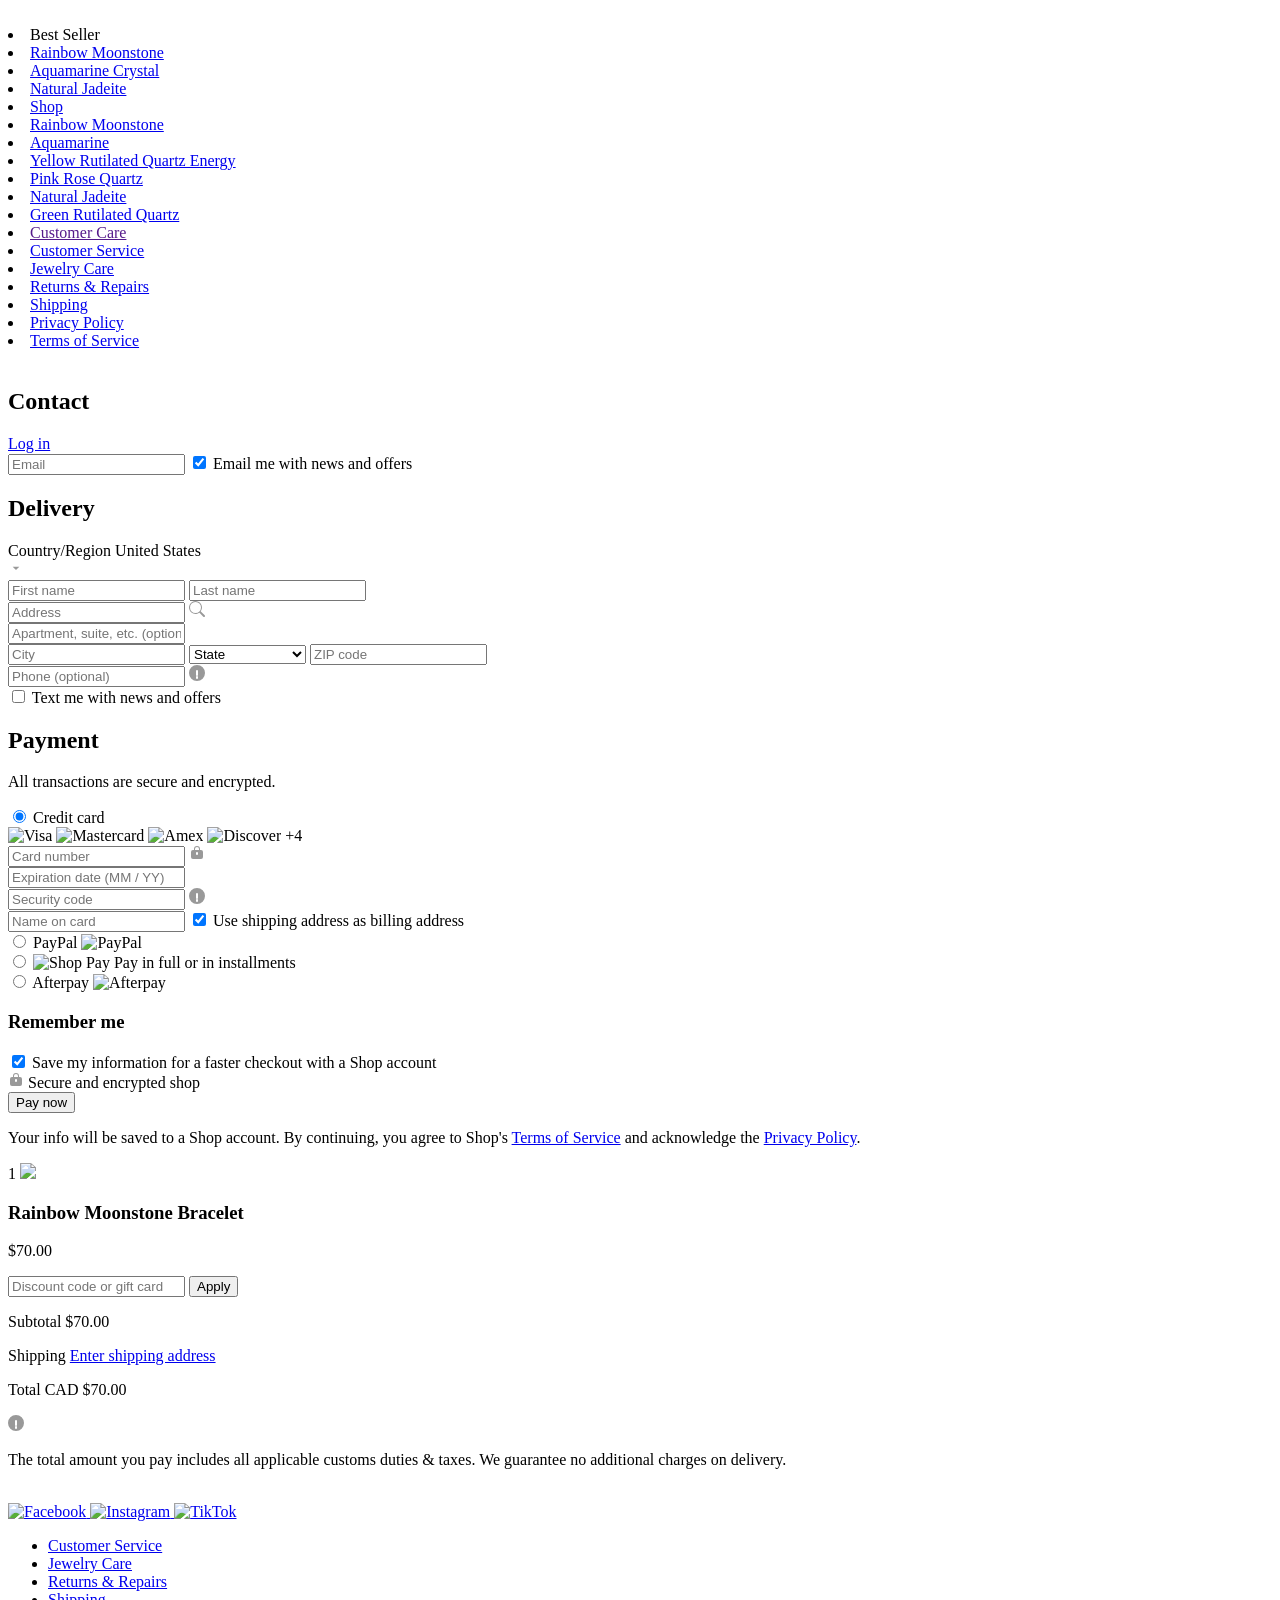
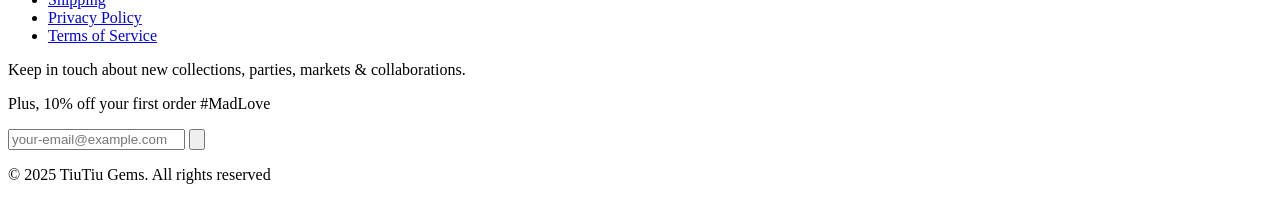
==== Checkout.html @ 1fbd5adc "Add files via upload" ====
<!DOCTYPE html>
<html lang="en">
<head>
    <meta charset="UTF-8">
    <meta name="viewport" content="width=device-width, initial-scale=1.0">
    <title>Checkout</title>
    <link rel="stylesheet" href="home.css">
    <link href="https://fonts.googleapis.com/css2?family=Dancing+Script:wght@400;700&display=swap" rel="stylesheet">
</head>
<body>
    <!-- Header -->
    <div id="header"></div> 

    <!-- Content -->
    <main>
        <!-- 合并后的页面 -->
        <section class="checkout-container">
            <!-- 左侧信息输入区域 -->
            <div class="checkout-form">
                <!-- 联系信息 -->
                <div class="form-section">
                    <div class="section-header">
                        <h2>Contact</h2>
                        <a href="#" class="log-in">Log in</a>
                    </div>
                    <input type="email" placeholder="Email" required>
                    <label class="checkbox-label">
                        <input type="checkbox" checked>
                        <span>Email me with news and offers</span>
                    </label>
                </div>

                <!-- 配送信息 -->
                <div class="form-section">
                    <h2>Delivery</h2>
                    <div class="country-select-wrapper">
                        <div class="country-display" onclick="triggerCountrySelect()">
                            <div class="country-text">
                                <span class="country-label">Country/Region</span>
                                <span class="country-value">United States</span>
                            </div>
                            <span class="dropdown-arrow">
                                <svg width="16" height="16" viewBox="0 0 24 24" fill="none" xmlns="http://www.w3.org/2000/svg">
                                    <path d="M7 10l5 5 5-5z" fill="#999"/>
                                </svg>
                            </span>
                        </div>
                        <select id="country" onchange="updateStates(); updateCountryDisplay()" required hidden>
                            <option value="US" selected>United States</option>
                            <option value="CA">Canada</option>
                        </select>
                    </div>
                    <div class="name-inputs">
                        <input type="text" placeholder="First name" required>
                        <input type="text" placeholder="Last name" required>
                    </div>
                    <div class="address-input">
                        <input type="text" placeholder="Address" required>
                        <span class="search-icon">
                            <svg width="16" height="16" viewBox="0 0 16 16" fill="none" xmlns="http://www.w3.org/2000/svg">
                                <path d="M11.742 10.344a6.5 6.5 0 1 0-1.397 1.398h-.001c.03.04.062.078.098.115l3.85 3.85a1 1 0 0 0 1.415-1.414l-3.85-3.85a1.007 1.007 0 0 0-.115-.1zM12 6.5a5.5 5.5 0 1 1-11 0 5.5 5.5 0 0 1 11 0z" fill="#999"/>
                            </svg>
                        </span>
                    </div>
                    <input type="text" placeholder="Apartment, suite, etc. (optional)">
                    <div class="location-inputs">
                        <input type="text" placeholder="City" required>
                        <select id="state" required>
                            <option value="">State</option>
                            <!-- 州/省选项将通过 JavaScript 动态填充 -->
                        </select>
                        <input type="text" placeholder="ZIP code" required>
                    </div>
                    <div class="phone-input">
                        <input type="tel" placeholder="Phone (optional)">
                        <span class="info-icon">
                            <svg width="16" height="16" viewBox="0 0 16 16" fill="none" xmlns="http://www.w3.org/2000/svg">
                                <path d="M8 0a8 8 0 1 0 0 16A8 8 0 0 0 8 0zm0 14a1 1 0 0 1-1-1v-1a1 1 0 0 1 1-1h.01a1 1 0 0 1 1 1v1a1 1 0 0 1-1 1zm1-4a1 1 0 0 1-2 0V6a1 1 0 0 1 2 0v4z" fill="#999"/>
                            </svg>
                        </span>
                    </div>
                    <label class="checkbox-label">
                        <input type="checkbox">
                        <span class="bold-text">Text me with news and offers</span>
                    </label>
                </div>

                <!-- 支付信息 -->
                <div class="form-section payment-section">
                    <h2>Payment</h2>
                    <p>All transactions are secure and encrypted.</p>
                    <div class="payment-methods">
                        <div class="payment-option">
                            <input type="radio" name="payment" id="credit-card" checked onchange="togglePaymentDetails()">
                            <label for="credit-card" class="radio-label">
                                <span>Credit card</span>
                            </label>
                            <div class="payment-icons">
                                <img src="https://cdn.shopify.com/shopifycloud/checkout-web/assets/c1.en/assets/visa.sxIq5Dot.svg" alt="Visa">
                                <img src="https://cdn.shopify.com/shopifycloud/checkout-web/assets/c1.en/assets/mastercard.1c4_lyMp.svg" alt="Mastercard">
                                <img src="https://cdn.shopify.com/shopifycloud/checkout-web/assets/c1.en/assets/amex.Csr7hRoy.svg" alt="Amex">
                                <img src="https://cdn.shopify.com/shopifycloud/checkout-web/assets/c1.en/assets/discover.C7UbFpNb.svg" alt="Discover">
                                <span>+4</span>
                            </div>
                        </div>
                        <div class="credit-card-details" id="credit-card-details">
                            <div class="card-number-input">
                                <input type="text" placeholder="Card number">
                                <span class="lock-icon">
                                    <svg width="16" height="16" viewBox="0 0 16 16" fill="none" xmlns="http://www.w3.org/2000/svg">
                                        <path d="M12 5h-1V4a3 3 0 0 0-6 0v1H4a2 2 0 0 0-2 2v5a2 2 0 0 0 2 2h8a2 2 0 0 0 2-2V7a2 2 0 0 0-2-2zM8 10a1 1 0 0 1-1-1V8a1 1 0 0 1 2 0v1a1 1 0 0 1-1 1zm2-5H6V4a2 2 0 0 1 4 0v1z" fill="#999"/>
                                    </svg>
                                </span>
                            </div>
                            <div class="card-info">
                                <input type="text" placeholder="Expiration date (MM / YY)">
                                <div class="security-code-input">
                                    <input type="text" placeholder="Security code">
                                    <span class="info-icon">
                                        <svg width="16" height="16" viewBox="0 0 16 16" fill="none" xmlns="http://www.w3.org/2000/svg">
                                            <path d="M8 0a8 8 0 1 0 0 16A8 8 0 0 0 8 0zm0 14a1 1 0 0 1-1-1v-1a1 1 0 0 1 1-1h.01a1 1 0 0 1 1 1v1a1 1 0 0 1-1 1zm1-4a1 1 0 0 1-2 0V6a1 1 0 0 1 2 0v4z" fill="#999"/>
                                        </svg>
                                    </span>
                                </div>
                            </div>
                            <input type="text" placeholder="Name on card">
                            <label class="checkbox-label">
                                <input type="checkbox" checked>
                                <span>Use shipping address as billing address</span>
                            </label>
                        </div>

                        <div class="payment-option">
                            <input type="radio" name="payment" id="paypal" onchange="togglePaymentDetails()">
                            <label for="paypal" class="radio-label">
                                <span>PayPal</span>
                            </label>
                            <img src="https://i.pcmag.com/imagery/reviews/068BjcjwBw0snwHIq0KNo5m-15..v1602794215.png" alt="PayPal" class="paypal-icon">
                        </div>
                        <div class="payment-option">
                            <input type="radio" name="payment" id="shop-pay" onchange="togglePaymentDetails()">
                            <label for="shop-pay" class="radio-label">
                                <img src="https://cdn.shopify.com/shopifycloud/checkout-web/assets/c1.en/assets/shop-pay-logo.B-h0fSp6.svg" alt="Shop Pay" class="shop-pay-icon">
                                <span class="installment-text">Pay in full or in installments</span>
                            </label>
                        </div>
                        <div class="payment-option">
                            <input type="radio" name="payment" id="afterpay" onchange="togglePaymentDetails()">
                            <label for="afterpay" class="radio-label">
                                <span>Afterpay</span>
                            </label>
                            <img src="https://cdn.shopify.com/shopifycloud/checkout-web/assets/c1.en/assets/cashapppay.B2qOrdVe.svg" alt="Afterpay">
                        </div>
                    </div>

                    <div class="remember-me">
                        <h3>Remember me</h3>
                        <div class="remember-me-box">
                            <label class="checkbox-label">
                                <input type="checkbox" checked>
                                <span class="bold-text">Save my information for a faster checkout with a Shop account</span>
                            </label>
                            <div class="secure-info">
                                <span class="lock-icon">
                                    <svg width="16" height="16" viewBox="0 0 16 16" fill="none" xmlns="http://www.w3.org/2000/svg">
                                        <path d="M12 5h-1V4a3 3 0 0 0-6 0v1H4a2 2 0 0 0-2 2v5a2 2 0 0 0 2 2h8a2 2 0 0 0 2-2V7a2 2 0 0 0-2-2zM8 10a1 1 0 0 1-1-1V8a1 1 0 0 1 2 0v1a1 1 0 0 1-1 1zm2-5H6V4a2 2 0 0 1 4 0v1z" fill="#999"/>
                                    </svg>
                                </span>
                                <span>Secure and encrypted</span>
                                <span class="shop-text">shop</span>
                            </div>
                        </div>
                    </div>

                    <button class="pay-now">Pay now</button>
                    <p class="terms">
                        Your info will be saved to a Shop account. By continuing, you agree to Shop's <a href="#" class="terms-link">Terms of Service</a> and acknowledge the <a href="#" class="terms-link">Privacy Policy</a>.
                    </p>
                </div>
            </div>

            <!-- 右侧订单摘要 -->
            <div class="order-summary">
                <div class="cart-item">
                    <span class="item-count">1</span>
                    <img src="Images/moonstone.JPG" class="item-image">
                    <div class="item-details">
                        <h3>Rainbow Moonstone Bracelet</h3>
                
                    </div>
                    <p class="item-price">$70.00</p>
                </div>
                <div class="discount-code">
                    <input type="text" placeholder="Discount code or gift card">
                    <button>Apply</button>
                </div>
                <div class="summary-details">
                    <p>Subtotal <span>$70.00</span></p>
                    <p>Shipping <span><a href="#">Enter shipping address</a></span></p>
                    <p class="total">Total <span>CAD $70.00</span></p>
                </div>
                <div class="tax-info">
                    <span class="info-icon">
                        <svg width="16" height="16" viewBox="0 0 16 16" fill="none" xmlns="http://www.w3.org/2000/svg">
                            <path d="M8 0a8 8 0 1 0 0 16A8 8 0 0 0 8 0zm0 14a1 1 0 0 1-1-1v-1a1 1 0 0 1 1-1h.01a1 1 0 0 1 1 1v1a1 1 0 0 1-1 1zm1-4a1 1 0 0 1-2 0V6a1 1 0 0 1 2 0v4z" fill="#999"/>
                        </svg>
                    </span>
                    <p>The total amount you pay includes all applicable customs duties & taxes. We guarantee no additional charges on delivery.</p>
                </div>
            </div>
        </section>
    </main>

    <!-- 页脚 -->
    

    <!-- JavaScript 动态更新州/省和支付方式切换 -->
    <script>
        // 触发隐藏的 <select> 元素的选择
        function triggerCountrySelect() {
            const select = document.getElementById('country');
            select.click(); // 模拟点击 <select> 元素以打开下拉菜单
        }

        // 更新 Country/Region 显示
        function updateCountryDisplay() {
            const select = document.getElementById('country');
            const countryValue = document.querySelector('.country-value');
            countryValue.textContent = select.options[select.selectedIndex].text;
        }

        function updateStates() {
            const country = document.getElementById('country').value;
            const stateSelect = document.getElementById('state');
            stateSelect.innerHTML = '<option value="">State</option>';

            const usStates = [
                'Alabama', 'Alaska', 'Arizona', 'Arkansas', 'California', 'Colorado', 'Connecticut', 'Delaware',
                'Florida', 'Georgia', 'Hawaii', 'Idaho', 'Illinois', 'Indiana', 'Iowa', 'Kansas', 'Kentucky',
                'Louisiana', 'Maine', 'Maryland', 'Massachusetts', 'Michigan', 'Minnesota', 'Mississippi', 'Missouri',
                'Montana', 'Nebraska', 'Nevada', 'New Hampshire', 'New Jersey', 'New Mexico', 'New York',
                'North Carolina', 'North Dakota', 'Ohio', 'Oklahoma', 'Oregon', 'Pennsylvania', 'Rhode Island',
                'South Carolina', 'South Dakota', 'Tennessee', 'Texas', 'Utah', 'Vermont', 'Virginia', 'Washington',
                'West Virginia', 'Wisconsin', 'Wyoming'
            ];

            const caProvinces = [
                'Alberta', 'British Columbia', 'Manitoba', 'New Brunswick', 'Newfoundland and Labrador',
                'Nova Scotia', 'Ontario', 'Prince Edward Island', 'Quebec', 'Saskatchewan'
            ];

            const options = country === 'US' ? usStates : caProvinces;
            options.forEach(state => {
                const option = document.createElement('option');
                option.value = state;
                option.textContent = state;
                stateSelect.appendChild(option);
            });
        }

        // 切换支付方式时显示/隐藏 Credit Card 详情
        function togglePaymentDetails() {
            const creditCardDetails = document.getElementById('credit-card-details');
            const creditCardRadio = document.getElementById('credit-card');
            creditCardDetails.style.display = creditCardRadio.checked ? 'block' : 'none';
        }

        // 初始化州/省选项和支付方式详情
        updateStates();
        togglePaymentDetails();
        updateCountryDisplay(); // 初始化时更新 Country/Region 显示
    </script>
    <!-- Footer -->
    <div id="footer"></div>

     <!--js--> 
     <script>
         Promise.all([
             fetch('header(new).html').then(response => response.text()),
             fetch('footer(new).html').then(response => response.text())
         ])
         .then(([headerData, footerData]) => {
             document.getElementById('header').innerHTML = headerData;
             document.getElementById('footer').innerHTML = footerData;
 
             const script = document.createElement('script');
             script.src = 'home.js';
             document.body.appendChild(script);
         })
         .catch(error => {
             console.error('Error loading header/footer:', error);
         });
     </script>
</body>
</html>
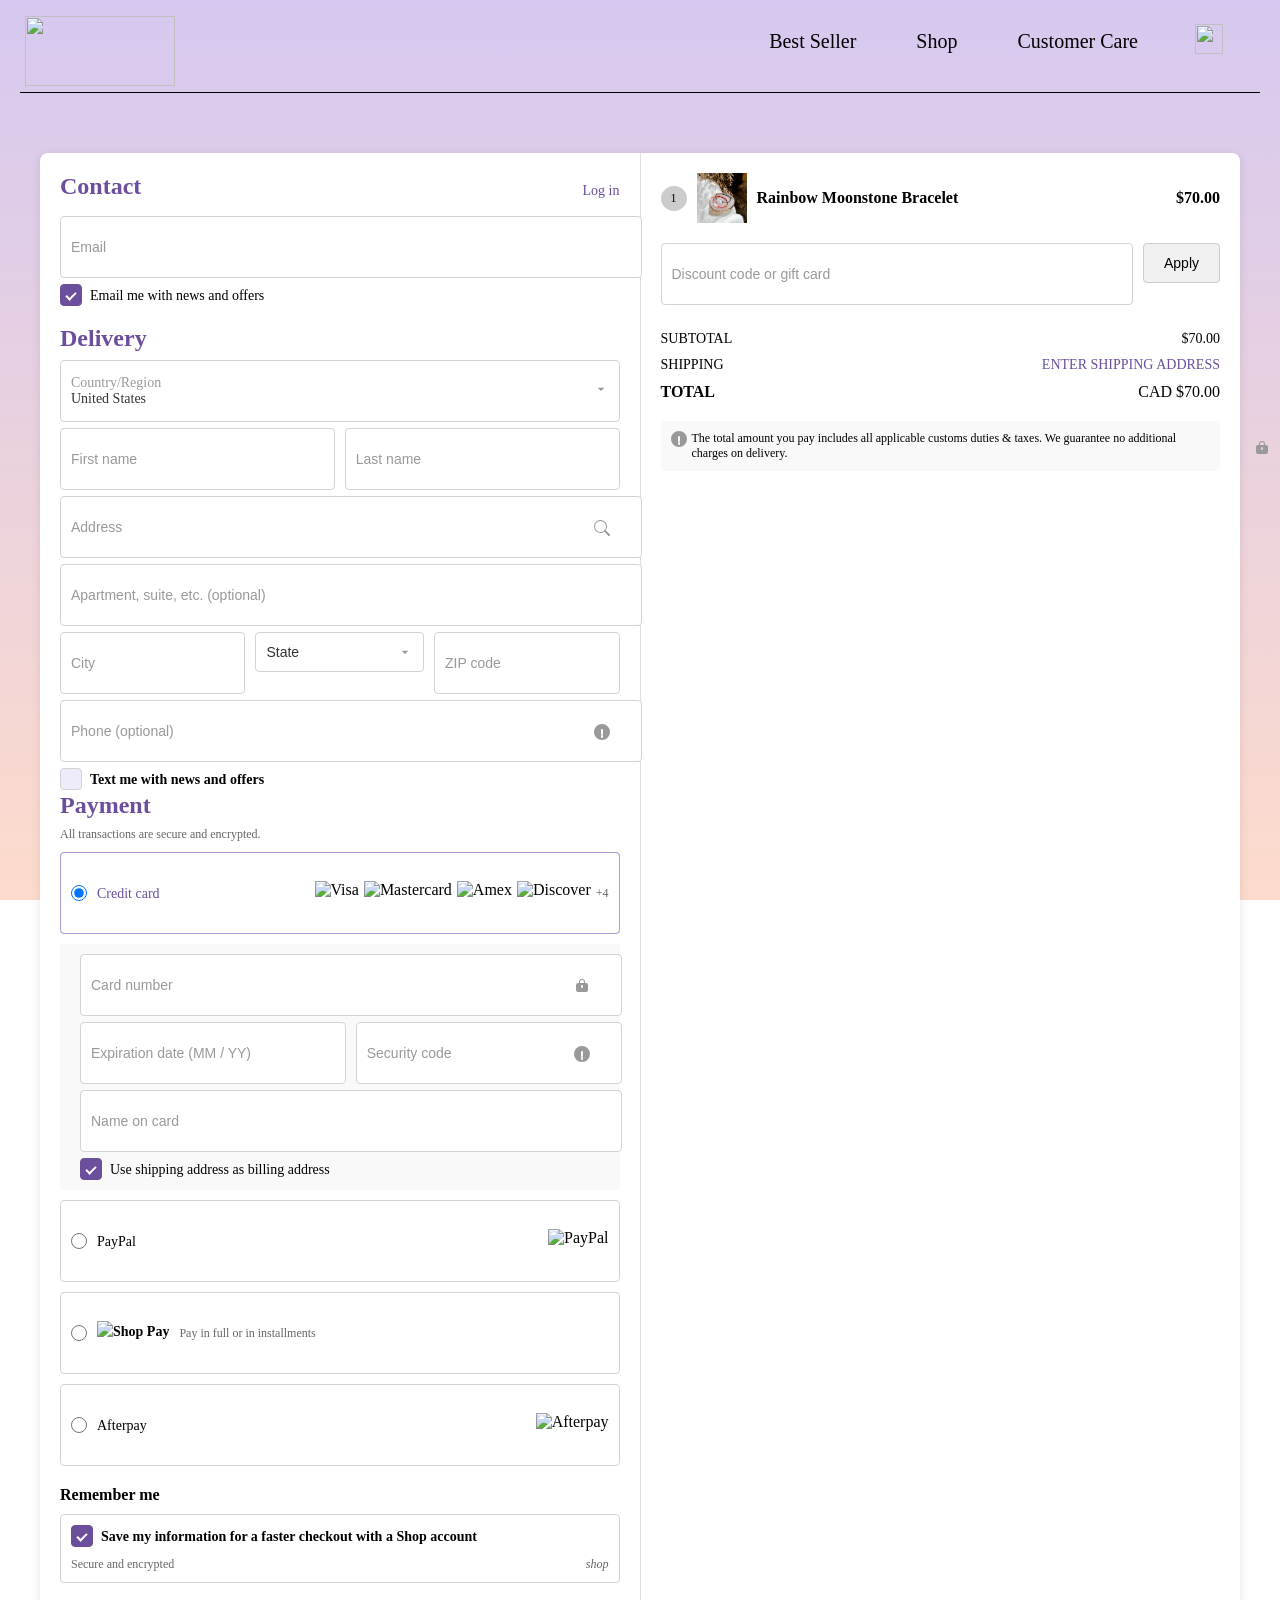
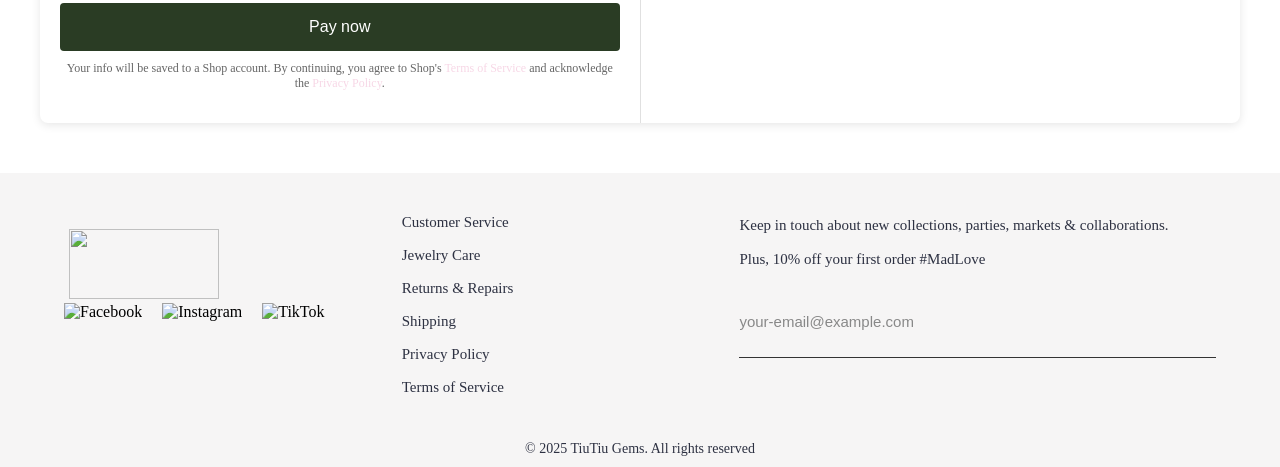
==== commit 475d9b7f: "Update Checkout.html" ====
--- a/Checkout.html
+++ b/Checkout.html
@@ -183,7 +183,7 @@
             <div class="order-summary">
                 <div class="cart-item">
                     <span class="item-count">1</span>
-                    <img src="Images/moonstone.JPG" class="item-image">
+                    <img src="moonstone.JPG" class="item-image">
                     <div class="item-details">
                         <h3>Rainbow Moonstone Bracelet</h3>
                 
@@ -292,4 +292,4 @@
          });
      </script>
 </body>
-</html>+</html>
--- a/home.css
+++ b/home.css
@@ -0,0 +1,1167 @@
+*{
+    margin: 0;
+    padding: 0;
+}
+body{
+    height: 100%;
+    margin: 0;
+    padding: 0;
+    background: linear-gradient(to bottom, #d6c8f0, #fddbcc); 
+    background-repeat: no-repeat;
+    background-attachment: fixed;
+    animation: fadeIn 1s ease-in;
+    font-family: inherit;
+}
+
+#nav-container{
+    display: flex;
+    border-bottom: 1px solid black;
+    margin: 0 20px;
+    margin-bottom: 20px;
+}
+#logo-image{
+    margin-top: 16px;
+    margin-left: 5px;
+    width: 150px;
+    height: 70px;
+    cursor: pointer;
+}
+
+/* Bag icon */
+#bag-container{
+    height: 42px;
+    width: 42px;
+    margin-right: 30px;
+    cursor: pointer;
+    display: grid;
+    justify-items: center;
+    align-items: center;
+}
+#bag-icon{
+    width: 28px;
+    height: 30px;
+    padding-right: 0px;
+}
+
+/* Nav buttons and container */
+#navigation{
+    display: flex;
+    list-style-type: none;
+    margin-left: auto;
+    margin-top: 20px;
+    margin-bottom: 30px;
+}
+#nav-buttons {
+    display: flex;
+    gap: 60px;
+    font-size: 20px;
+    margin-right: 50px;
+    margin-top: 10px;
+}
+#Best-Seller{
+    cursor: pointer;
+}
+a{
+    text-decoration: none;
+    color: black;
+}
+/* Drop Down Menu in navigation bar */
+#best-seller-items, #nav-shop-items, #nav-customer-care-items{
+    position: absolute;
+    height: 170px;
+    width: 200px;
+    box-shadow: 2px 2px 5px grey;
+    display: none;
+    margin-top: 10px;
+    z-index: 1; /* To overlap */
+    font-size: 14px;
+    padding: 15px;
+    line-height: 25px; /* items have spacing 25px */
+    cursor: pointer;
+    border-radius: 10px;
+    background-color: white;
+}
+
+#home-content{
+    display: flex;
+    margin-bottom: 20%;
+}
+#home-info{
+    width: 500px;
+    margin-top: 180px;
+    margin-left: 70px;
+}
+
+/* Header, pharagraph and button animation */
+#heading{
+    font-size: 44px;
+    width: 900px;
+    margin-bottom: 10px;
+    font-style: italic;
+}
+#header-p{
+    font-size: 18px;
+    width: 600px;
+    margin-bottom: 10px;
+    font-style: italic;
+}
+
+#shop-button{
+    width: 120px;
+    height: 40px;
+    border-radius: 30px;
+    cursor: pointer;
+}
+
+/* Header Pharagraph Button Image animation opacity */
+@keyframes fadeIn {
+    0% { opacity: 0; }
+    100% { opacity: 1; }
+}
+
+
+/* Home images */
+.home-img-container {
+    text-align: center;
+    margin: 50px;
+    position: absolute;
+    top: 50px;
+    left: 600px;
+}
+#home-image {
+    width: 450px;
+    height: 500px;
+    margin-top: 40px;
+    margin-left: 150px;
+}
+button {
+    font-size: 16px;
+    cursor: pointer;
+}
+#btn-prev-next{
+    margin-left: 150px;
+}
+#next{
+    height: 40px;
+    width: 40px;
+    border-radius: 90px;
+}
+#prev{
+    height: 40px;
+    width: 40px;
+    border-radius: 90px;
+}
+
+
+/* Best seller container */ 
+#bs-header{
+    text-align: center;
+    margin-bottom: 25px;
+    font-size: 28px;
+}
+#bs-container{
+    height: 400px;
+    display: flex;
+    justify-content: center;
+    align-items: center;
+    margin-bottom: 22px;
+}
+
+#bs-images{
+    height: 400px;
+    display: flex;
+    gap: 100px;  
+}
+#bs-img1-container{
+    display: grid;
+    place-content: center;
+}
+#bs-img1{
+    height: 340px;
+    width: 255px;
+    border-radius: 60px;
+    border: solid 1px darkslateblue;
+    box-shadow: 1px 1px 2px;
+}
+
+#bs-img2-container{
+    display: grid;
+    place-content: center;
+}
+#bs-img2{
+    height: 340px;
+    width: 255px;
+    border-radius: 60px;
+    border: solid 1px darkslateblue;
+    box-shadow: 1px 1px 2px;
+}
+
+#bs-img3-container{
+    display: grid;
+    place-content: center;
+}
+#bs-img3{
+    height: 340px;
+    width: 255px;
+    border-radius: 60px;
+    border: solid 1px darkslateblue;
+    box-shadow: 1px 1px 2px;
+}
+/* Best seller images buttons */
+#bs-img1-button{ 
+    height: 33px;
+    margin-top: 13px;
+    border-radius: 60px;
+    background-color: transparent;
+    color: #D9D5F4;
+}
+#bs-img2-button{
+    height: 33px;
+    margin-top: 13px;
+    border-radius: 60px;
+    background-color: transparent;
+    color: #D9D5F4;
+}
+#bs-img3-button{
+    height: 33px;
+    margin-top: 13px;
+    border-radius: 60px;
+    background-color: transparent;
+    color: #D9D5F4;
+}
+
+#see-more{
+    text-align: center;
+    margin-bottom: 80px;
+    font-size: 22px;
+    text-decoration: underline;
+}
+/* footer */
+#footer-container{
+    text-align: center;
+    background-color: whitesmoke;
+}
+/*index.html page */
+.slideshow-container {
+    width: 100%; 
+    padding: 0;
+    box-sizing: border-box;
+}
+.image-group {
+    display: flex;
+    width: 100%;
+    height: 400px;
+    overflow: hidden;
+}    
+.slide {
+    flex: 1;
+    height: 100%;
+    object-fit: cover;
+}
+.content {
+    margin: 30px auto;
+    width: 80%;
+    padding: 20px;
+    border-radius: 10px;
+    text-align: center;
+}
+.content h2 {
+    font-size: 30px;
+}
+.index-container {
+    margin: 0 auto;
+}
+.product-grid {
+    display: flex;
+    margin-bottom: 40px;
+}
+.product-card {
+    flex: 1;
+    text-align: center;
+    cursor: pointer;
+    transition: transform 0.3s;
+}
+.product-card:hover {
+    transform: scale(1.05);
+}
+.product-card img {
+    width: 100%;
+    max-width: 300px;
+    height: auto;
+    border: 1px solid #ddd;
+    border-radius: 5px;
+}
+.product-card h3 {
+    font-size: 18px;
+    margin: 10px 0;
+}
+.product-card p {
+    font-size: 16px;
+    color: #333;
+    margin: 0;
+}
+/* product.html page */
+.product-container {
+    display: flex;
+    max-width: 1200px;
+    margin: 0 auto;
+    gap: 20px;
+    position: relative;
+}
+.back-to-shop {
+    position: absolute;
+    top: 0;
+    right: 0;
+    font-size: 14px;
+    color: #4b2e83;
+    text-decoration: underline;
+    cursor: pointer;
+}
+.product-image {
+    flex: 1;
+}
+.main-image {
+    width: 100%;
+    max-width: 400px;
+    height: auto;
+    border: 1px solid #ddd;
+    border-radius: 5px;
+}
+.thumbnails {
+    display: flex;
+    gap: 10px;
+    margin-top: 10px;
+}
+.thumbnail {
+    width: 60px;
+    height: 60px;
+    cursor: pointer;
+    border: 1px solid #ddd;
+    border-radius: 5px;
+    transition: border-color 0.3s;
+}
+.thumbnail:hover {
+    border-color: #888;
+}
+.product-details {
+    flex: 1;
+    padding: 20px;
+}
+.product-title {
+    font-size: 24px;
+    margin-bottom: 10px;
+}
+.product-price {
+    font-size: 20px;
+    color: #333;
+    margin-bottom: 10px;
+}
+.product-description {
+    font-size: 14px;
+    color: #666;
+    margin-bottom: 20px;
+}
+.checkout {
+    background-color: #4b2e83;
+    color: white;
+    padding: 10px 20px;
+    border: none;
+    border-radius: 5px;
+    cursor: pointer;
+    font-size: 16px;
+    width: 100%;
+    text-align: center;
+}
+.checkout:hover {
+    background-color: #3a2366;
+}
+
+/* Video Container home page */
+.video-container {
+    padding: 2rem 2rem;
+    background: transparent;
+    display: flex;
+    flex-direction: column;
+    align-items: center;
+    justify-content: center;
+  }
+  
+  .video-heading {
+    text-align: center;
+    text-decoration: underline;
+    margin-bottom: 20px;
+    font-size: 28px;
+  }
+  
+  .video-wrapper {
+    width: 100%;
+    max-width: 480px;
+    position: relative;
+    margin: 0 auto;
+  }
+  
+  .centered-video {
+    width: 100%;
+    height: auto;
+    border-radius: 8px;
+    box-shadow: 0 4px 20px rgba(0, 0, 0, 0.1);
+    display: block;
+    box-shadow: 2px 2px 4px grey;
+
+  }
+  
+  /* Custom Controls */
+  .custom-controls {
+    width: 460px;
+    background: rgba(0, 0, 0, 0.7);
+    padding: 10px;
+    border-radius: 0 0 8px 8px;
+    display: flex;
+    align-items: center;
+    gap: 10px;
+    position: absolute;
+    bottom: 2px;
+    opacity: 0;
+    transition: opacity 0.3s ease;
+  }
+  
+  .video-wrapper:hover .custom-controls {
+    opacity: 1;
+  }
+  
+  .control-btn {
+    background: transparent;
+    border: none;
+    color: white;
+    font-size: 1.2rem;
+    cursor: pointer;
+    padding: 5px 10px;
+  }
+  
+  .progress-bar {
+    flex-grow: 1;
+    height: 6px;
+    border-radius: 3px;
+    background: #555;
+    outline: none;
+  }
+  
+  .progress-bar::-webkit-slider-thumb {
+    width: 15px;
+    height: 15px;
+    border-radius: 50%;
+    background: #fff;
+    cursor: pointer;
+  }
+
+
+
+/* checkout */
+main {
+    padding: 40px;
+    max-width: 1200px;
+    margin: 0 auto;
+}
+
+.checkout-container {
+    background: #fff;
+    border-radius: 8px;
+    box-shadow: 0 2px 10px rgba(0, 0, 0, 0.1);
+    display: flex;
+    justify-content: space-between;
+}
+
+.checkout-form, .order-summary {
+    width: 48%;
+    padding: 20px;
+}
+
+.checkout-form {
+    border-right: 1px solid #e0e0e0; /* 添加淡淡的垂直细线 */
+}
+
+.form-section {
+    margin-bottom: 2px; /* 进一步减小 Contact 和 Delivery 之间的间隔 */
+    min-height: 150px; /* 进一步减小最小高度，使布局更紧凑 */
+    display: flex;
+    flex-direction: column;
+}
+
+.form-section h2 {
+    font-family: 'Dancing Script', cursive; /* 使用艺术字体 */
+    font-size: 24px;
+    font-weight: 700;
+    margin-bottom: 8px; /* 减小标题与下方内容的间距 */
+    color: #6b4e9c; /* 紫色标题 */
+}
+
+.section-header {
+    display: flex;
+    justify-content: space-between;
+    align-items: center;
+    margin-bottom: 8px; /* 减小标题与下方内容的间距 */
+}
+
+.section-header h2 {
+    font-size: 24px;
+}
+
+.log-in {
+    font-size: 14px;
+    color: #6b4e9c;
+    text-decoration: none;
+}
+
+input, select {
+    width: 100%;
+    padding: 10px;
+    margin-bottom: 6px; /* 进一步减小输入框之间的间距 */
+    border: 1px solid #d3d3d3; /* 更细的灰色边框 */
+    border-radius: 4px; /* 添加圆角 */
+    font-size: 14px;
+    color: #333;
+    height: 40px; /* 统一高度 */
+}
+
+input::placeholder {
+    color: #999; /* 占位符颜色更浅 */
+}
+
+.country-select-wrapper {
+    position: relative;
+}
+
+.country-display {
+    padding: 10px;
+    border: 1px solid #d3d3d3;
+    border-radius: 4px; /* 添加圆角 */
+    font-size: 14px;
+    color: #333;
+    background: #fff;
+    position: relative;
+    margin-bottom: 6px; /* 减小间距 */
+    display: flex;
+    align-items: center;
+    cursor: pointer; /* 添加光标样式以提示可点击 */
+    height: 40px; /* 统一高度 */
+}
+
+.country-text {
+    display: flex;
+    flex-direction: column;
+    flex: 1;
+}
+
+.country-label {
+    color: #999; /* 与 placeholder 颜色一致 */
+    font-size: 14px;
+}
+
+.country-value {
+    color: #333;
+    font-size: 14px;
+}
+
+.country-display .dropdown-arrow {
+    position: absolute;
+    right: 10px;
+    top: 50%;
+    transform: translateY(-50%);
+}
+
+.country-display .dropdown-arrow svg {
+    width: 16px;
+    height: 16px;
+}
+
+select {
+    appearance: none;
+    -webkit-appearance: none;
+    -moz-appearance: none;
+    background: url('data:image/svg+xml;utf8,<svg fill="%23999" height="24" viewBox="0 0 24 24" width="24" xmlns="http://www.w3.org/2000/svg"><path d="M7 10l5 5 5-5z"/></svg>') no-repeat right 10px center;
+    background-size: 16px;
+    padding-right: 30px;
+    border-radius: 4px; /* 添加圆角 */
+}
+
+select option[disabled] {
+    color: #999;
+}
+
+.name-inputs {
+    display: flex;
+    gap: 10px;
+}
+
+.name-inputs input {
+    width: 50%; /* 确保 First name 和 Last name 宽度加起来与长文本框一致 */
+    height: 40px; /* 统一高度 */
+}
+
+.location-inputs {
+    display: flex;
+    gap: 10px;
+}
+
+.location-inputs input, .location-inputs select {
+    width: 33.33%;
+    height: 40px; /* 统一高度 */
+}
+
+.address-input, .phone-input, .card-number-input, .security-code-input {
+    position: relative;
+    width: 100%; /* 确保与 Country/Region 长度一致 */
+}
+
+.search-icon, .info-icon, .lock-icon {
+    position: absolute;
+    right: 10px;
+    top: 50%;
+    transform: translateY(-50%);
+    font-size: 14px;
+    color: #999;
+}
+
+.search-icon svg, .info-icon svg, .lock-icon svg {
+    width: 16px;
+    height: 16px;
+}
+
+/* 复选框和单选按钮的对齐 */
+.checkbox-label, .radio-label {
+    display: flex;
+    align-items: center;
+    gap: 8px;
+    font-size: 14px;
+    line-height: 1.5;
+}
+
+.checkbox-label input[type="checkbox"],
+.radio-label input[type="radio"] {
+    width: 16px;
+    height: 16px;
+    margin: 0;
+    -webkit-appearance: none;
+    -moz-appearance: none;
+    appearance: none;
+    border: 1px solid #d3d3d3;
+    border-radius: 50%;
+    position: relative;
+    cursor: pointer;
+    border-radius: 10px;
+    background-color: #eeecfa;
+}
+
+.checkbox-label input[type="checkbox"] {
+    border-radius: 4px; /* 添加圆角 */
+}
+
+.checkbox-label input[type="checkbox"]:checked,
+.radio-label input[type="radio"]:checked {
+    background-color: #6b4e9c; /* 紫色背景 */
+    border-color: #6b4e9c;
+}
+
+.checkbox-label input[type="checkbox"]:checked::after,
+.radio-label input[type="radio"]:checked::after {
+    content: '';
+    position: absolute;
+    top: 50%;
+    left: 50%;
+    transform: translate(-50%, -50%);
+    width: 8px;
+    height: 4px;
+    border: 2px solid #fff;
+    border-top: none;
+    border-right: none;
+    transform: translate(-50%, -50%) rotate(-45deg);
+    background: transparent;
+}
+
+.radio-label input[type="radio"]:checked::after {
+    width: 8px;
+    height: 8px;
+    border: none;
+    background: #fff;
+    border-radius: 50%;
+}
+
+.checkbox-label span,
+.radio-label span {
+    flex: 1;
+}
+
+.bold-text {
+    font-weight: bold;
+}
+
+/* 支付区域 */
+.payment-section p {
+    font-size: 12px;
+    color: #666;
+    margin-bottom: 10px;
+}
+
+.payment-methods {
+    border: none; /* 移除外边框 */
+}
+
+.payment-option {
+    display: flex;
+    align-items: center;
+    gap: 10px;
+    padding: 10px;
+    border: 1px solid #d3d3d3; /* 每个选项有独立的边框 */
+    border-radius: 4px; /* 添加圆角 */
+    margin-bottom: 10px; /* 选项之间的间隔 */
+    position: relative;
+    height: 60px; /* 统一高度 */
+}
+
+.payment-option:last-child {
+    margin-bottom: 0;
+}
+
+.payment-option input[type="radio"] {
+    width: 16px;
+    height: 16px;
+    margin: 0;
+}
+
+.payment-option input[type="radio"]:checked + label {
+    color: #6b4e9c; /* 选中时文字颜色变为紫色 */
+}
+
+.payment-option input[type="radio"]:checked + label::before {
+    content: '';
+    position: absolute;
+    top: -1px;
+    left: -1px;
+    right: -1px;
+    bottom: -1px;
+    border: 1px solid #b19cd9; /* 更细更淡的紫色边框 */
+    border-radius: 4px; /* 添加圆角 */
+    pointer-events: none;
+}
+
+.payment-option label {
+    flex: 1;
+    font-weight: bold;
+    display: flex;
+    align-items: center;
+    gap: 5px;
+}
+
+.payment-option label span {
+    font-weight: normal;
+}
+
+.payment-option .installment-text {
+    font-size: 12px;
+    color: #666;
+}
+
+.payment-icons {
+    display: flex;
+    gap: 5px;
+    align-items: center;
+}
+
+.payment-icons img {
+    height: 20px;
+}
+
+.payment-icons span {
+    font-size: 12px;
+    color: #666;
+}
+
+.payment-option img {
+    height: 24px; /* 默认图片大小 */
+}
+
+.paypal-icon {
+    height: 24px !important; /* 调整 PayPal 图片大小，与其他框一致 */
+    width: auto;
+}
+
+.shop-pay-icon {
+    height: 24px; /* 调整 Shop Pay 图片大小 */
+    margin-right: 5px;
+}
+
+.credit-card-details {
+    padding: 10px 20px;
+    background: #f9f9f9;
+    border-radius: 4px; /* 添加圆角 */
+    margin-bottom: 10px;
+}
+
+.card-info {
+    display: flex;
+    gap: 10px;
+}
+
+.card-info input {
+    height: 40px; /* 统一高度 */
+}
+
+.remember-me {
+    margin: 20px 0;
+}
+
+.remember-me h3 {
+    font-size: 16px;
+    margin-bottom: 10px;
+}
+
+.remember-me-box {
+    border: 1px solid #d3d3d3;
+    border-radius: 4px; /* 添加圆角 */
+    padding: 10px;
+}
+
+.secure-info {
+    display: flex;
+    align-items: center;
+    gap: 5px;
+    font-size: 12px;
+    color: #666;
+    margin-top: 10px;
+}
+
+.secure-info .lock-icon svg {
+    width: 16px;
+    height: 16px;
+}
+
+.secure-info .shop-text {
+    margin-left: auto;
+    font-style: italic;
+}
+
+.pay-now {
+    width: 100%;
+    padding: 15px;
+    background: #2a3c24;
+    color: #fff;
+    border: none;
+    border-radius: 4px; /* 添加圆角 */
+    font-size: 16px;
+    cursor: pointer;
+}
+
+.terms {
+    font-size: 12px;
+    text-align: center;
+    margin-top: 10px;
+}
+
+.terms-link {
+    color: #f7d7e6; /* 粉色 */
+    text-decoration: none;
+}
+
+/* 订单摘要 */
+.order-summary {
+    padding: 20px;
+}
+
+.cart-item {
+    display: flex;
+    align-items: center;
+    gap: 10px;
+    margin-bottom: 20px;
+}
+
+.item-count {
+    background: #ccc;
+    padding: 5px 10px;
+    border-radius: 50%;
+    font-size: 12px;
+}
+
+.item-image {
+    width: 50px;
+    height: 50px;
+    object-fit: cover;
+}
+
+.item-details h3 {
+    font-size: 16px;
+}
+
+.item-details p {
+    font-size: 14px;
+    color: #666;
+}
+
+.item-price {
+    margin-left: auto;
+    font-weight: bold;
+}
+
+.discount-code {
+    display: flex;
+    gap: 10px;
+    margin-bottom: 20px;
+}
+
+.discount-code input {
+    flex: 1;
+    padding: 10px;
+    border: 1px solid #d3d3d3;
+    border-radius: 4px;
+    font-size: 14px;
+    height: 40px;
+}
+
+.discount-code button {
+    padding: 10px 20px;
+    background: #f0f0f0;
+    border: 1px solid #ccc;
+    border-radius: 4px;
+    cursor: pointer;
+    font-size: 14px;
+    height: 40px;
+}
+
+.summary-details p {
+    display: flex;
+    justify-content: space-between;
+    margin-bottom: 10px;
+    font-size: 14px;
+    text-transform: uppercase; /* 匹配图片中的大写样式 */
+}
+
+.summary-details p span {
+    font-weight: normal;
+}
+
+.summary-details p a {
+    color: #6b4e9c;
+    text-decoration: none;
+}
+
+.summary-details .total {
+    font-weight: bold;
+    font-size: 16px;
+}
+
+.tax-info {
+    display: flex;
+    align-items: flex-start;
+    gap: 5px;
+    background: #f9f9f9;
+    padding: 10px;
+    border-radius: 4px;
+    font-size: 12px;
+    margin-top: 20px;
+}
+
+.tax-info .info-icon {
+    position: static;
+    transform: none;
+}
+
+.tax-info .info-icon svg {
+    width: 16px;
+    height: 16px;
+}
+
+
+
+/* Footer container */
+.footer {
+    margin-top: 10px;
+    padding: 40px 5% 10px;
+    background-color: #f6f5f5;
+    color: #2d3142;
+}
+
+.footer-content {
+    display: flex;
+    flex-wrap: wrap;
+    justify-content: space-between;
+    align-items: flex-start;
+    max-width: 1200px;
+    margin: 0 auto;
+    gap: 20px;
+}
+
+.footer-logo {
+    flex: 1;
+    min-width: 100px;
+    margin-bottom: 50px;
+    justify-items: center;
+}
+
+/* New container for nav and newsletter */
+.footer-right {
+    display: flex;
+    flex-direction: row; /* Xếp ngang */
+    flex-wrap: wrap; /* Cho phép xuống dòng nếu không đủ chỗ */
+    gap: 20px; /* Khoảng cách giữa nav và newsletter */
+    flex: 2; /* Chiếm phần còn lại của footer-content */
+    min-width: 100px;
+    margin-bottom: 30px;
+}
+
+.footer-nav {
+    flex: 1;
+    min-width: 150px;
+}
+
+.footer-nav ul {
+    list-style: none;
+}
+
+.footer-nav li {
+    margin-bottom: 15px;
+}
+
+.footer-nav a {
+    text-decoration: none;
+    color: #2d3142;
+    transition: color 0.3s ease;
+    font-size: 15px;
+}
+
+.footer-nav a:hover {
+    color: #7b68ee;
+}
+
+.footer-newsletter {
+    flex: 1.5;
+    min-width: 250px;
+}
+
+.newsletter-text {
+    margin-bottom: 20px;
+    line-height: 1.6;
+    color: #2d3142;
+    font-size: 15px;
+}
+
+.newsletter-text p:first-child {
+    margin-bottom: 10px;
+}
+
+.newsletter-form {
+    display: flex;
+    margin-top: 20px;
+    border-bottom: 1px solid #333;
+    width: 100%;
+}
+
+.newsletter-input {
+    flex: 1;
+    padding: 10px 0;
+    border: none;
+    background: transparent;
+    outline: none;
+    font-size: 15px;
+    color: #2d3142;
+}
+
+.newsletter-input::placeholder {
+    color: #888;
+}
+
+.footer-newsletter-button {
+    background: transparent;
+    border: none;
+    cursor: pointer;
+    padding: 10px;
+    color: #2d3142;
+}
+
+.footer-copyright {
+    width: 100%;
+    text-align: center;
+    margin-top: 20px;
+    padding-top: 10px;
+    color: #2d3142;
+    font-size: 14px;
+}
+  
+  .logo {
+    width: 150px;
+    margin-bottom: 20px;
+  }
+  
+  .social-icons {
+    display: flex;
+    justify-content: left;
+    gap: 20px;
+    align-items: center;
+  }
+  
+  .social-icons a img {
+    width: 100%;
+    height: 30px;
+    transition: transform 0.3s ease, filter 0.3s ease;
+  }
+  
+  .social-icons a img:hover {
+    transform: scale(1.15);
+    filter: brightness(1.2);
+  }
+  
+/* Responsive adjustments */
+@media (max-width: 768px) {
+    .footer-content {
+        flex-direction: column;
+        align-items: center;
+    }
+
+    .footer-logo {
+        width: 100%;
+        margin-bottom: 30px;
+        text-align: center;
+    }
+
+    .footer-right {
+        flex-direction: row; /* Vẫn giữ ngang trên màn hình vừa */
+        justify-content: space-between;
+        width: 100%;
+    }
+
+    .footer-nav,
+    .footer-newsletter {
+        width: auto; /* Cho phép tự điều chỉnh chiều rộng */
+        margin-bottom: 30px;
+    }
+}
+
+@media (max-width: 480px) {
+    .footer-right {
+        flex-direction: column; /* Xếp dọc trên màn hình rất nhỏ */
+        align-items: center;
+    }
+
+    .footer-nav,
+    .footer-newsletter {
+        width: 100%;
+        text-align: center;
+    }
+}
+#content {
+    max-width: 1000px; 
+    margin: 0 auto;
+}
+#content h2 {
+    font-size: 24px;
+    margin-bottom: 20px; 
+    
+  }
+
+  /* Đoạn văn bản nội dung */
+  #content p {
+    font-size: 16px;
+    line-height: 1.6;
+    text-align: justify;
+
+    
+  }
+
